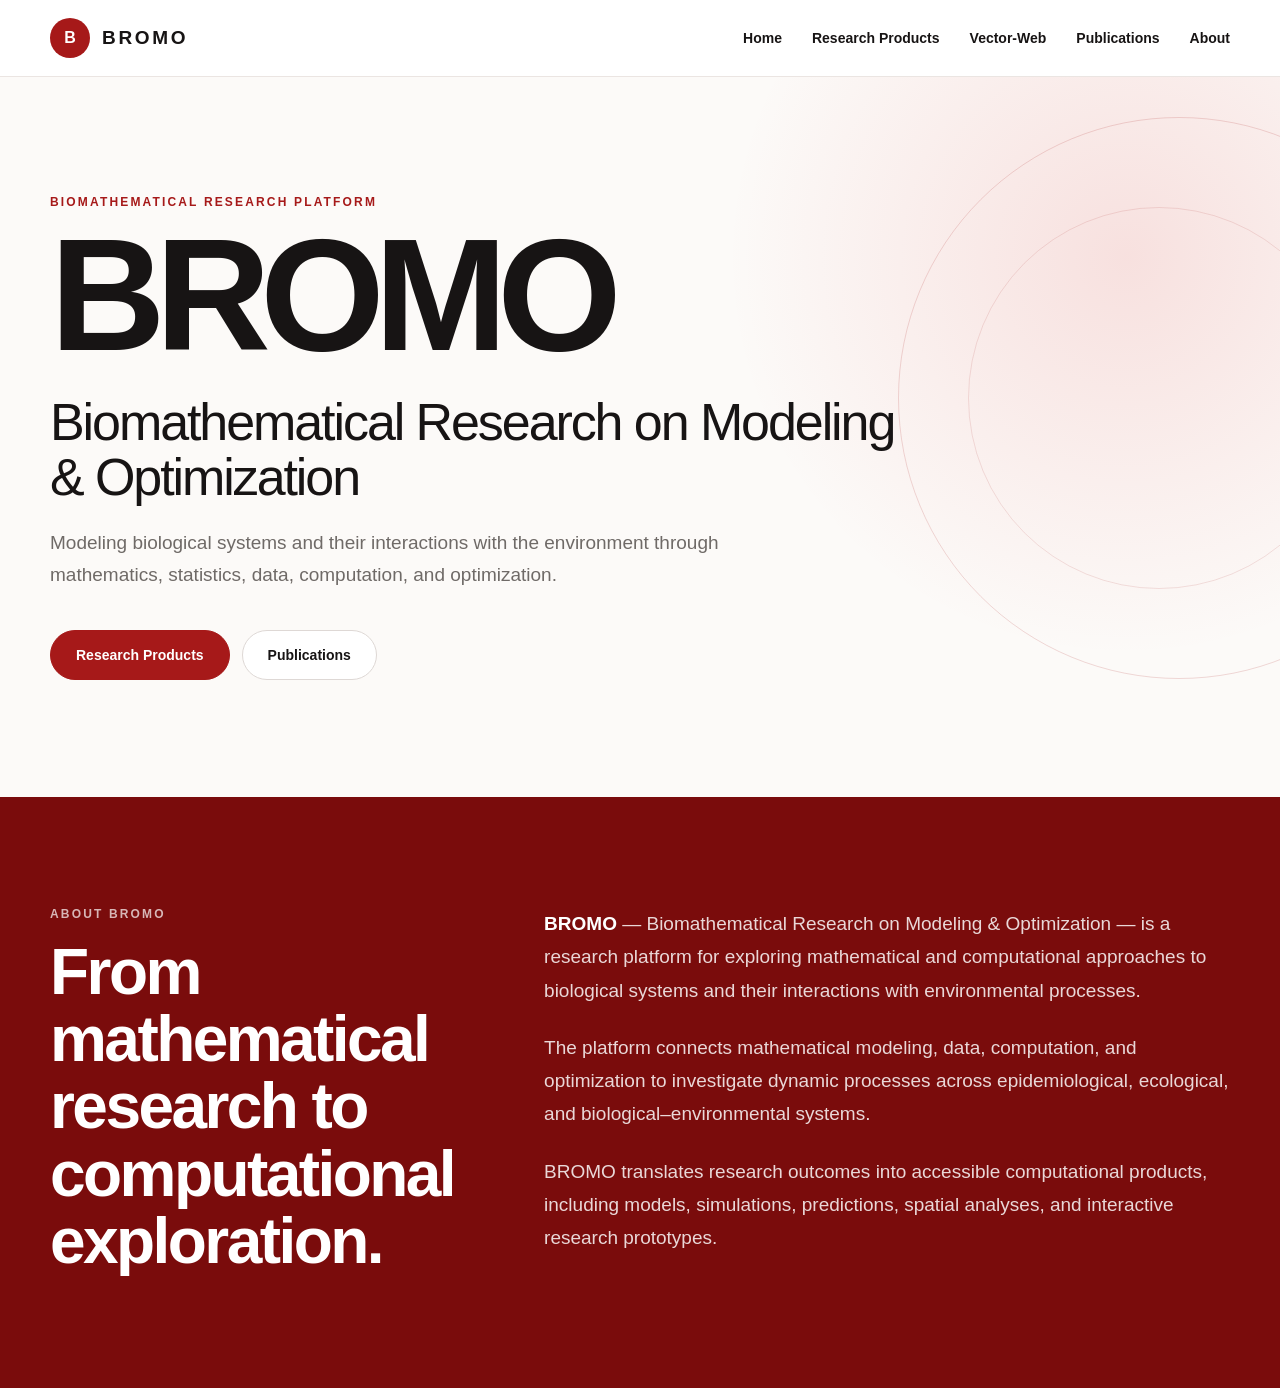
==== index.html @ eff332dd "Add About BROMO section" ====
<!DOCTYPE html>
<html lang="en">
<head>
  <meta charset="UTF-8">
  <meta name="viewport" content="width=device-width, initial-scale=1.0">

  <title>BROMO | Biomathematical Research on Modeling & Optimization</title> 

  <meta
    name="description"
    content="BROMO — Biomathematical Research on Modeling & Optimization"
  >
  <link rel="stylesheet" href="assets/css/style.css">
</head>

<body>

  <header class="site-header">

  <div class="container navbar">

    <a href="index.html" class="brand">

      <span class="brand-mark">
        B
      </span>

      <span class="brand-name">
        BROMO
      </span>

    </a>


    <nav class="nav-links">

      <a href="index.html">
        Home
      </a>

      <a href="#products">
        Research Products
      </a>

      <a href="#vector-web">
        Vector-Web
      </a>

      <a href="#publications">
        Publications
      </a>

      <a href="#about">
        About
      </a>

    </nav>

  </div>

</header>

  <!-- BROMO HERO -->

<section class="hero">

  <div class="container">

    <div class="hero-content">

      <div class="hero-eyebrow">
        Biomathematical Research Platform
      </div>

      <h1 class="hero-title">
        BROMO
      </h1>

      <h2 class="hero-subtitle">
        Biomathematical Research on
        Modeling &amp; Optimization
      </h2>

      <p class="hero-description">
        Modeling biological systems and their interactions
        with the environment through mathematics, statistics, data,
        computation, and optimization.
      </p>

      <div class="hero-actions">

        <a
          href="#products"
          class="btn btn-primary"
        >
          Research Products
        </a>

        <a
          href="#publications"
          class="btn btn-secondary"
        >
          Publications
        </a>

      </div>

    </div>

  </div>

</section>

  <!-- ABOUT BROMO -->

<section class="about-section" id="about">

  <div class="container">

    <div class="about-grid">

      <div>

        <div class="section-label">
          About BROMO
        </div>

        <h2 class="about-title">
          From mathematical research to computational exploration.
        </h2>

      </div>


      <div>

        <p class="about-text">
          <strong>BROMO</strong> — Biomathematical Research on
          Modeling &amp; Optimization — is a research platform
          for exploring mathematical and computational approaches
          to biological systems and their interactions with
          environmental processes.
        </p>

        <p class="about-text">
          The platform connects mathematical modeling, data,
          computation, and optimization to investigate dynamic
          processes across epidemiological, ecological, and
          biological–environmental systems.
        </p>

        <p class="about-text">
          BROMO translates research outcomes into accessible
          computational products, including models, simulations,
          predictions, spatial analyses, and interactive research
          prototypes.
        </p>

      </div>

    </div>

  </div>

</section>

</body>
</html>
---- assets/css/style.css ----
/* BROMO - Main Stylesheet */

:root {
  --bromo-red: #a61919;
  --bromo-dark-red: #7a0c0c;
  --bromo-white: #ffffff;
  --bromo-ivory: #fcfaf8;
  --bromo-black: #171414;
  --bromo-gray: #6f6a67;
}

* {
  box-sizing: border-box;
}

body {
  margin: 0;
  font-family: Arial, Helvetica, sans-serif;
  background-color: var(--bromo-ivory);
  color: var(--bromo-black);
}

/* =========================
   BROMO NAVIGATION
   ========================= */

.container {
  width: min(1180px, calc(100% - 48px));
  margin: 0 auto;
}

.site-header {
  background-color: var(--bromo-white);
  border-bottom: 1px solid #ebe5e2;

  position: sticky;
  top: 0;
  z-index: 1000;
}

.navbar {
  min-height: 76px;

  display: flex;
  align-items: center;
  justify-content: space-between;

  gap: 30px;
}

/* BROMO Brand */

.brand {
  display: flex;
  align-items: center;
  gap: 12px;

  color: var(--bromo-black);
  text-decoration: none;
}

.brand-mark {
  width: 40px;
  height: 40px;

  display: flex;
  align-items: center;
  justify-content: center;

  background-color: var(--bromo-red);
  color: white;

  border-radius: 50%;

  font-weight: 700;
}

.brand-name {
  font-size: 19px;
  font-weight: 800;
  letter-spacing: 0.14em;
}

/* Navigation */

.nav-links {
  display: flex;
  align-items: center;

  gap: 30px;
}

.nav-links a {
  color: var(--bromo-black);

  text-decoration: none;

  font-size: 14px;
  font-weight: 600;

  transition: color 0.2s ease;
}

.nav-links a:hover {
  color: var(--bromo-red);
}

/* Mobile */

@media (max-width: 800px) {

  .container {
    width: min(100% - 30px, 1180px);
  }

  .nav-links {
    display: none;
  }

}

/* =========================
   BROMO HERO
   ========================= */

.hero {
  position: relative;
  min-height: 720px;

  display: flex;
  align-items: center;

  overflow: hidden;

  background:
    radial-gradient(
      circle at 88% 25%,
      rgba(214, 40, 40, 0.12),
      transparent 32%
    ),
    var(--bromo-ivory);
}

/* Decorative circles */

.hero::before {
  content: "";

  position: absolute;

  width: 560px;
  height: 560px;

  right: -180px;
  top: 40px;

  border: 1px solid rgba(166, 25, 25, 0.16);
  border-radius: 50%;
}

.hero::after {
  content: "";

  position: absolute;

  width: 380px;
  height: 380px;

  right: -70px;
  top: 130px;

  border: 1px solid rgba(166, 25, 25, 0.12);
  border-radius: 50%;
}

.hero-content {
  position: relative;
  z-index: 2;

  max-width: 900px;

  padding: 100px 0;
}

.hero-eyebrow {
  margin-bottom: 20px;

  color: var(--bromo-red);

  font-size: 12px;
  font-weight: 800;

  letter-spacing: 0.18em;
  text-transform: uppercase;
}

.hero-title {
  margin: 0;

  font-size: clamp(80px, 14vw, 160px);
  line-height: 0.82;

  font-weight: 800;

  letter-spacing: -0.065em;
}

.hero-subtitle {
  max-width: 850px;

  margin: 35px 0 22px;

  font-size: clamp(30px, 4.5vw, 52px);
  line-height: 1.06;

  font-weight: 500;

  letter-spacing: -0.04em;
}

.hero-description {
  max-width: 700px;

  margin: 0;

  color: var(--bromo-gray);

  font-size: 19px;
  line-height: 1.7;
}


/* Hero buttons */

.hero-actions {
  display: flex;
  flex-wrap: wrap;

  gap: 12px;

  margin-top: 38px;
}

.btn {
  min-height: 50px;

  display: inline-flex;
  align-items: center;
  justify-content: center;

  padding: 0 25px;

  border-radius: 100px;

  text-decoration: none;

  font-size: 14px;
  font-weight: 700;

  transition:
    transform 0.2s ease,
    background-color 0.2s ease,
    border-color 0.2s ease;
}

.btn-primary {
  background-color: var(--bromo-red);
  color: white;

  border: 1px solid var(--bromo-red);
}

.btn-primary:hover {
  background-color: var(--bromo-dark-red);
  border-color: var(--bromo-dark-red);

  transform: translateY(-2px);
}

.btn-secondary {
  background-color: white;

  color: var(--bromo-black);

  border: 1px solid #ded8d5;
}

.btn-secondary:hover {
  color: var(--bromo-red);

  border-color: var(--bromo-red);

  transform: translateY(-2px);
}


/* Hero mobile */

@media (max-width: 620px) {

  .hero {
    min-height: auto;
  }

  .hero-content {
    padding: 85px 0;
  }

  .hero-title {
    font-size: clamp(70px, 25vw, 105px);
  }

  .hero-subtitle {
    font-size: 32px;
  }

  .hero-description {
    font-size: 17px;
  }

}

/* =========================
   ABOUT BROMO
   ========================= */

.about-section {
  background-color: var(--bromo-dark-red);
  color: white;
  padding: 110px 0;
}

.about-grid {
  display: grid;
  grid-template-columns: 0.8fr 1.4fr;
  gap: 90px;
  align-items: start;
}

.section-label {
  font-size: 12px;
  font-weight: 800;
  letter-spacing: 0.18em;
  text-transform: uppercase;
  opacity: 0.7;
}

.about-title {
  margin: 18px 0 0;

  font-size: clamp(38px, 5vw, 64px);
  line-height: 1.05;
  letter-spacing: -0.04em;
}

.about-text {
  margin: 0 0 24px;

  font-size: 19px;
  line-height: 1.75;

  color: rgba(255, 255, 255, 0.84);
}

.about-text strong {
  color: white;
}

@media (max-width: 800px) {

  .about-section {
    padding: 80px 0;
  }

  .about-grid {
    grid-template-columns: 1fr;
    gap: 45px;
  }

}
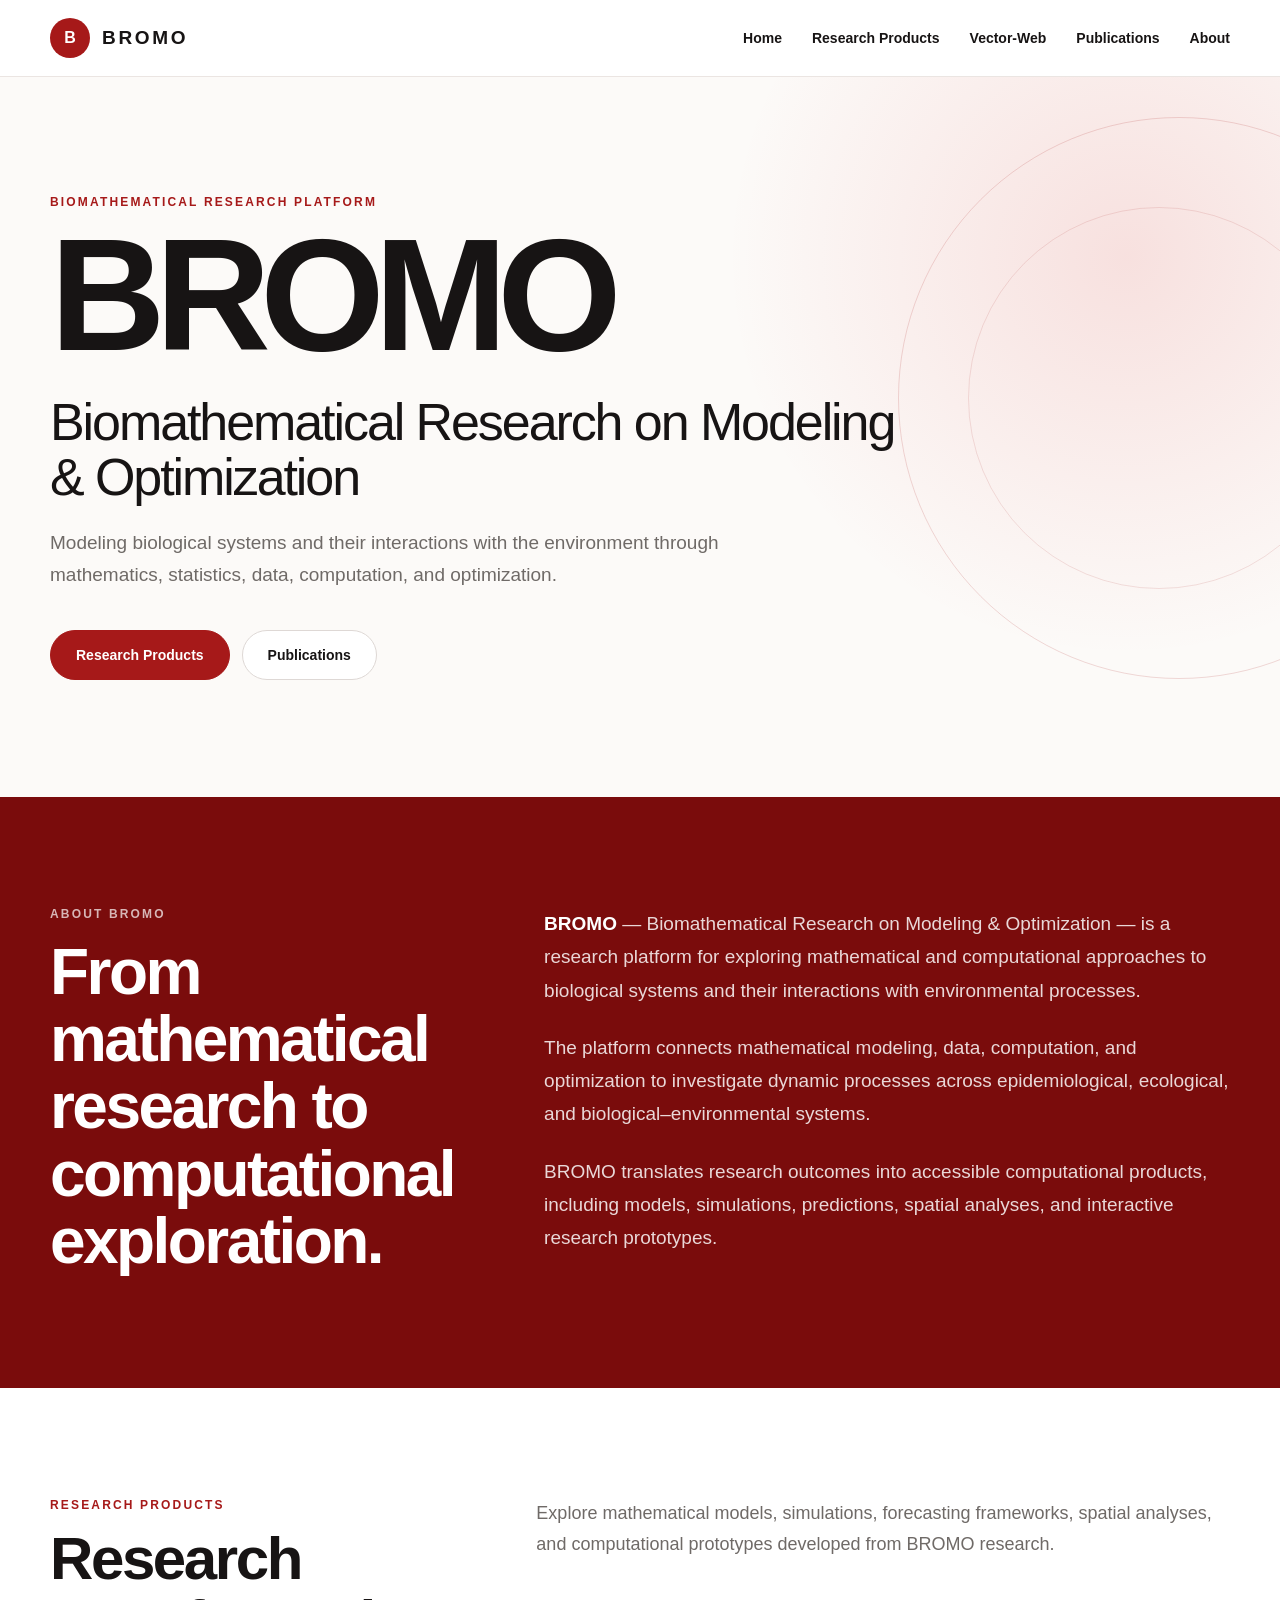
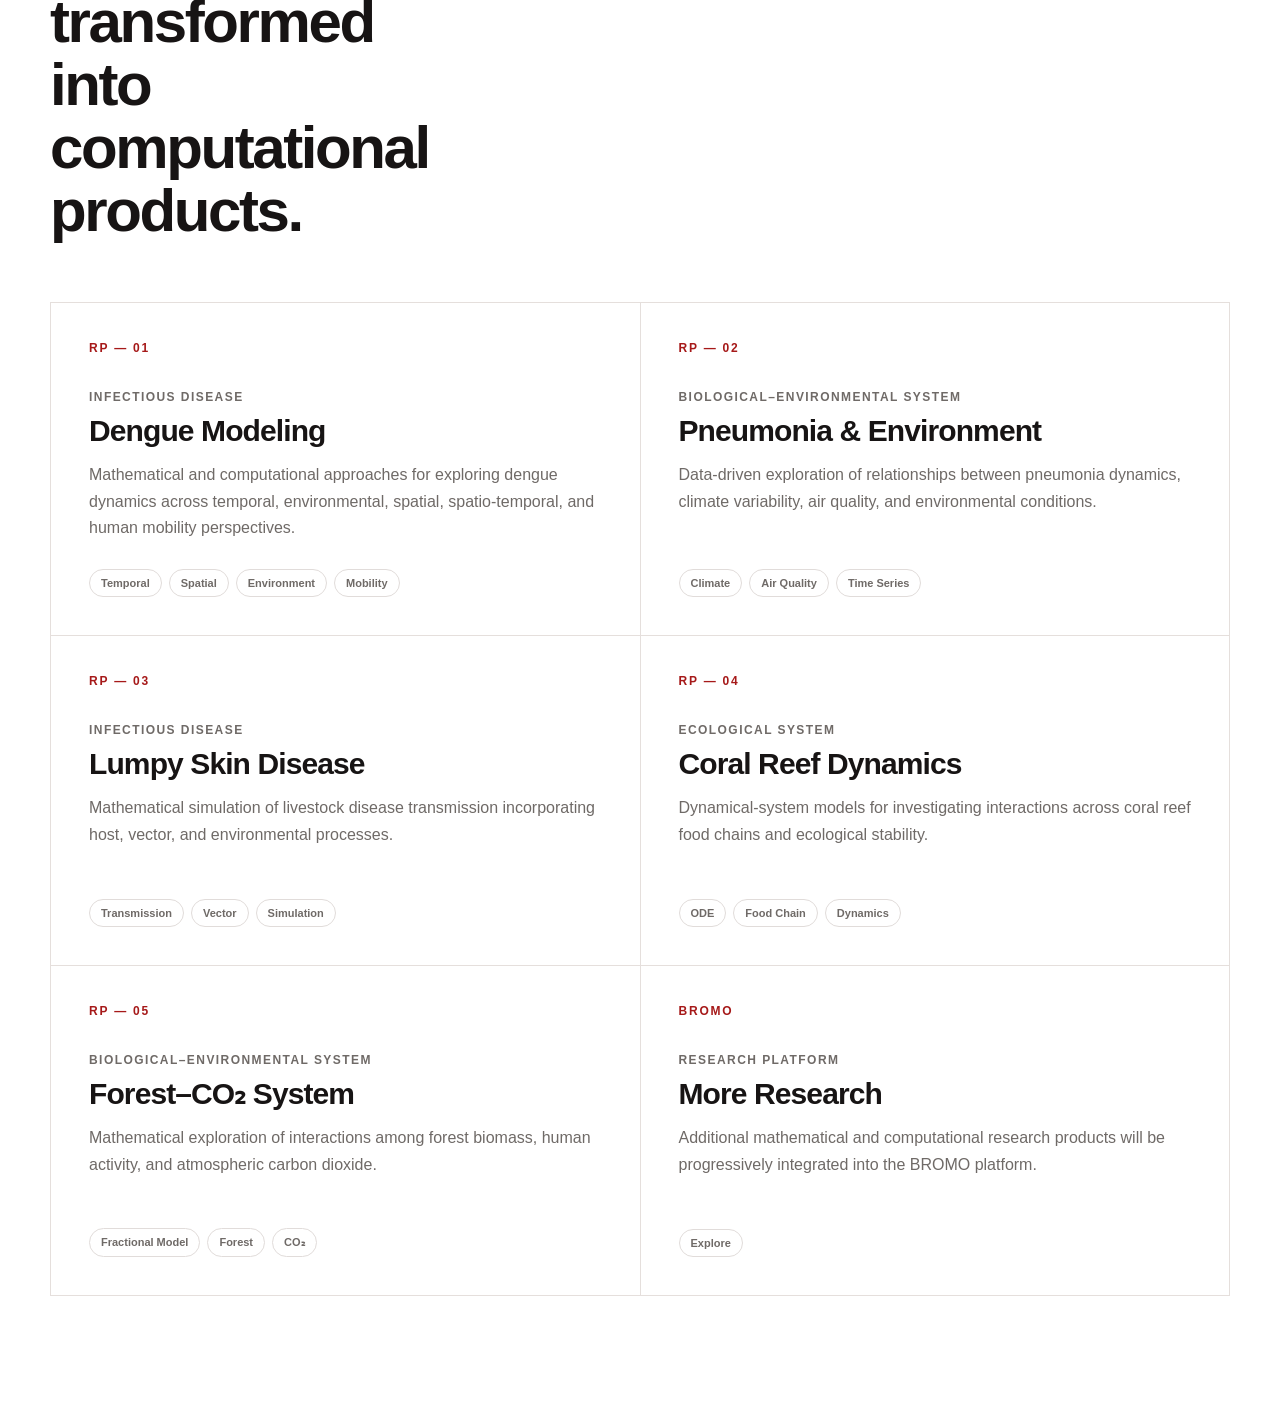
==== commit 0789d925: "Add research products section" ====
--- a/index.html
+++ b/index.html
@@ -164,5 +164,227 @@
 
 </section>
 
+  <!-- RESEARCH PRODUCTS -->
+
+<section class="products-section" id="products">
+
+  <div class="container">
+
+    <div class="products-heading">
+
+      <div>
+
+        <div class="section-label" style="color: var(--bromo-red); opacity: 1;">
+          Research Products
+        </div>
+
+        <h2 class="products-title">
+          Research transformed into computational products.
+        </h2>
+
+      </div>
+
+
+      <p class="products-intro">
+        Explore mathematical models, simulations, forecasting
+        frameworks, spatial analyses, and computational prototypes
+        developed from BROMO research.
+      </p>
+
+    </div>
+
+
+    <div class="products-grid">
+
+
+      <!-- PRODUCT 01 -->
+
+      <a href="#" class="product-card">
+
+        <div class="product-number">
+          RP — 01
+        </div>
+
+        <div class="product-category">
+          Infectious Disease
+        </div>
+
+        <h3 class="product-title">
+          Dengue Modeling
+        </h3>
+
+        <p class="product-description">
+          Mathematical and computational approaches for exploring
+          dengue dynamics across temporal, environmental, spatial,
+          spatio-temporal, and human mobility perspectives.
+        </p>
+
+        <div class="product-tags">
+          <span class="product-tag">Temporal</span>
+          <span class="product-tag">Spatial</span>
+          <span class="product-tag">Environment</span>
+          <span class="product-tag">Mobility</span>
+        </div>
+
+      </a>
+
+
+      <!-- PRODUCT 02 -->
+
+      <a href="#" class="product-card">
+
+        <div class="product-number">
+          RP — 02
+        </div>
+
+        <div class="product-category">
+          Biological–Environmental System
+        </div>
+
+        <h3 class="product-title">
+          Pneumonia &amp; Environment
+        </h3>
+
+        <p class="product-description">
+          Data-driven exploration of relationships between
+          pneumonia dynamics, climate variability, air quality,
+          and environmental conditions.
+        </p>
+
+        <div class="product-tags">
+          <span class="product-tag">Climate</span>
+          <span class="product-tag">Air Quality</span>
+          <span class="product-tag">Time Series</span>
+        </div>
+
+      </a>
+
+
+      <!-- PRODUCT 03 -->
+
+      <a href="#" class="product-card">
+
+        <div class="product-number">
+          RP — 03
+        </div>
+
+        <div class="product-category">
+          Infectious Disease
+        </div>
+
+        <h3 class="product-title">
+          Lumpy Skin Disease
+        </h3>
+
+        <p class="product-description">
+          Mathematical simulation of livestock disease
+          transmission incorporating host, vector, and
+          environmental processes.
+        </p>
+
+        <div class="product-tags">
+          <span class="product-tag">Transmission</span>
+          <span class="product-tag">Vector</span>
+          <span class="product-tag">Simulation</span>
+        </div>
+
+      </a>
+
+
+      <!-- PRODUCT 04 -->
+
+      <a href="#" class="product-card">
+
+        <div class="product-number">
+          RP — 04
+        </div>
+
+        <div class="product-category">
+          Ecological System
+        </div>
+
+        <h3 class="product-title">
+          Coral Reef Dynamics
+        </h3>
+
+        <p class="product-description">
+          Dynamical-system models for investigating interactions
+          across coral reef food chains and ecological stability.
+        </p>
+
+        <div class="product-tags">
+          <span class="product-tag">ODE</span>
+          <span class="product-tag">Food Chain</span>
+          <span class="product-tag">Dynamics</span>
+        </div>
+
+      </a>
+
+
+      <!-- PRODUCT 05 -->
+
+      <a href="#" class="product-card">
+
+        <div class="product-number">
+          RP — 05
+        </div>
+
+        <div class="product-category">
+          Biological–Environmental System
+        </div>
+
+        <h3 class="product-title">
+          Forest–CO₂ System
+        </h3>
+
+        <p class="product-description">
+          Mathematical exploration of interactions among forest
+          biomass, human activity, and atmospheric carbon dioxide.
+        </p>
+
+        <div class="product-tags">
+          <span class="product-tag">Fractional Model</span>
+          <span class="product-tag">Forest</span>
+          <span class="product-tag">CO₂</span>
+        </div>
+
+      </a>
+
+
+      <!-- MORE -->
+
+      <a href="#" class="product-card">
+
+        <div class="product-number">
+          BROMO
+        </div>
+
+        <div class="product-category">
+          Research Platform
+        </div>
+
+        <h3 class="product-title">
+          More Research
+        </h3>
+
+        <p class="product-description">
+          Additional mathematical and computational research
+          products will be progressively integrated into the
+          BROMO platform.
+        </p>
+
+        <div class="product-tags">
+          <span class="product-tag">Explore</span>
+        </div>
+
+      </a>
+
+
+    </div>
+
+  </div>
+
+</section>
+
 </body>
 </html>
--- a/assets/css/style.css
+++ b/assets/css/style.css
@@ -378,3 +378,151 @@
   }
 
 }
+
+/* =========================
+   RESEARCH PRODUCTS
+   ========================= */
+
+.products-section {
+  padding: 110px 0;
+  background-color: var(--bromo-white);
+}
+
+.products-heading {
+  display: grid;
+  grid-template-columns: 0.8fr 1.4fr;
+  gap: 90px;
+  margin-bottom: 60px;
+}
+
+.products-title {
+  margin: 15px 0 0;
+
+  font-size: clamp(38px, 5vw, 60px);
+  line-height: 1.05;
+  letter-spacing: -0.04em;
+}
+
+.products-intro {
+  margin: 0;
+  max-width: 700px;
+
+  color: var(--bromo-gray);
+
+  font-size: 18px;
+  line-height: 1.7;
+}
+
+.products-grid {
+  display: grid;
+  grid-template-columns: repeat(2, 1fr);
+
+  border-top: 1px solid #e5dfdc;
+  border-left: 1px solid #e5dfdc;
+}
+
+.product-card {
+  min-height: 330px;
+
+  display: flex;
+  flex-direction: column;
+
+  padding: 38px;
+
+  border-right: 1px solid #e5dfdc;
+  border-bottom: 1px solid #e5dfdc;
+
+  text-decoration: none;
+  color: var(--bromo-black);
+
+  background-color: white;
+
+  transition:
+    background-color 0.25s ease,
+    transform 0.25s ease;
+}
+
+.product-card:hover {
+  background-color: var(--bromo-ivory);
+}
+
+.product-number {
+  color: var(--bromo-red);
+
+  font-size: 12px;
+  font-weight: 800;
+
+  letter-spacing: 0.15em;
+}
+
+.product-category {
+  margin-top: 35px;
+
+  color: var(--bromo-gray);
+
+  font-size: 12px;
+  font-weight: 700;
+
+  letter-spacing: 0.12em;
+  text-transform: uppercase;
+}
+
+.product-title {
+  margin: 10px 0 15px;
+
+  font-size: 30px;
+  line-height: 1.1;
+
+  letter-spacing: -0.03em;
+}
+
+.product-description {
+  margin: 0;
+
+  color: var(--bromo-gray);
+
+  line-height: 1.65;
+}
+
+.product-tags {
+  display: flex;
+  flex-wrap: wrap;
+
+  gap: 7px;
+
+  margin-top: auto;
+  padding-top: 28px;
+}
+
+.product-tag {
+  padding: 7px 11px;
+
+  border: 1px solid #e1dcda;
+  border-radius: 100px;
+
+  color: var(--bromo-gray);
+
+  font-size: 11px;
+  font-weight: 700;
+}
+
+@media (max-width: 800px) {
+
+  .products-section {
+    padding: 80px 0;
+  }
+
+  .products-heading {
+    grid-template-columns: 1fr;
+    gap: 30px;
+  }
+
+  .products-grid {
+    grid-template-columns: 1fr;
+  }
+
+  .product-card {
+    min-height: 300px;
+  }
+
+}
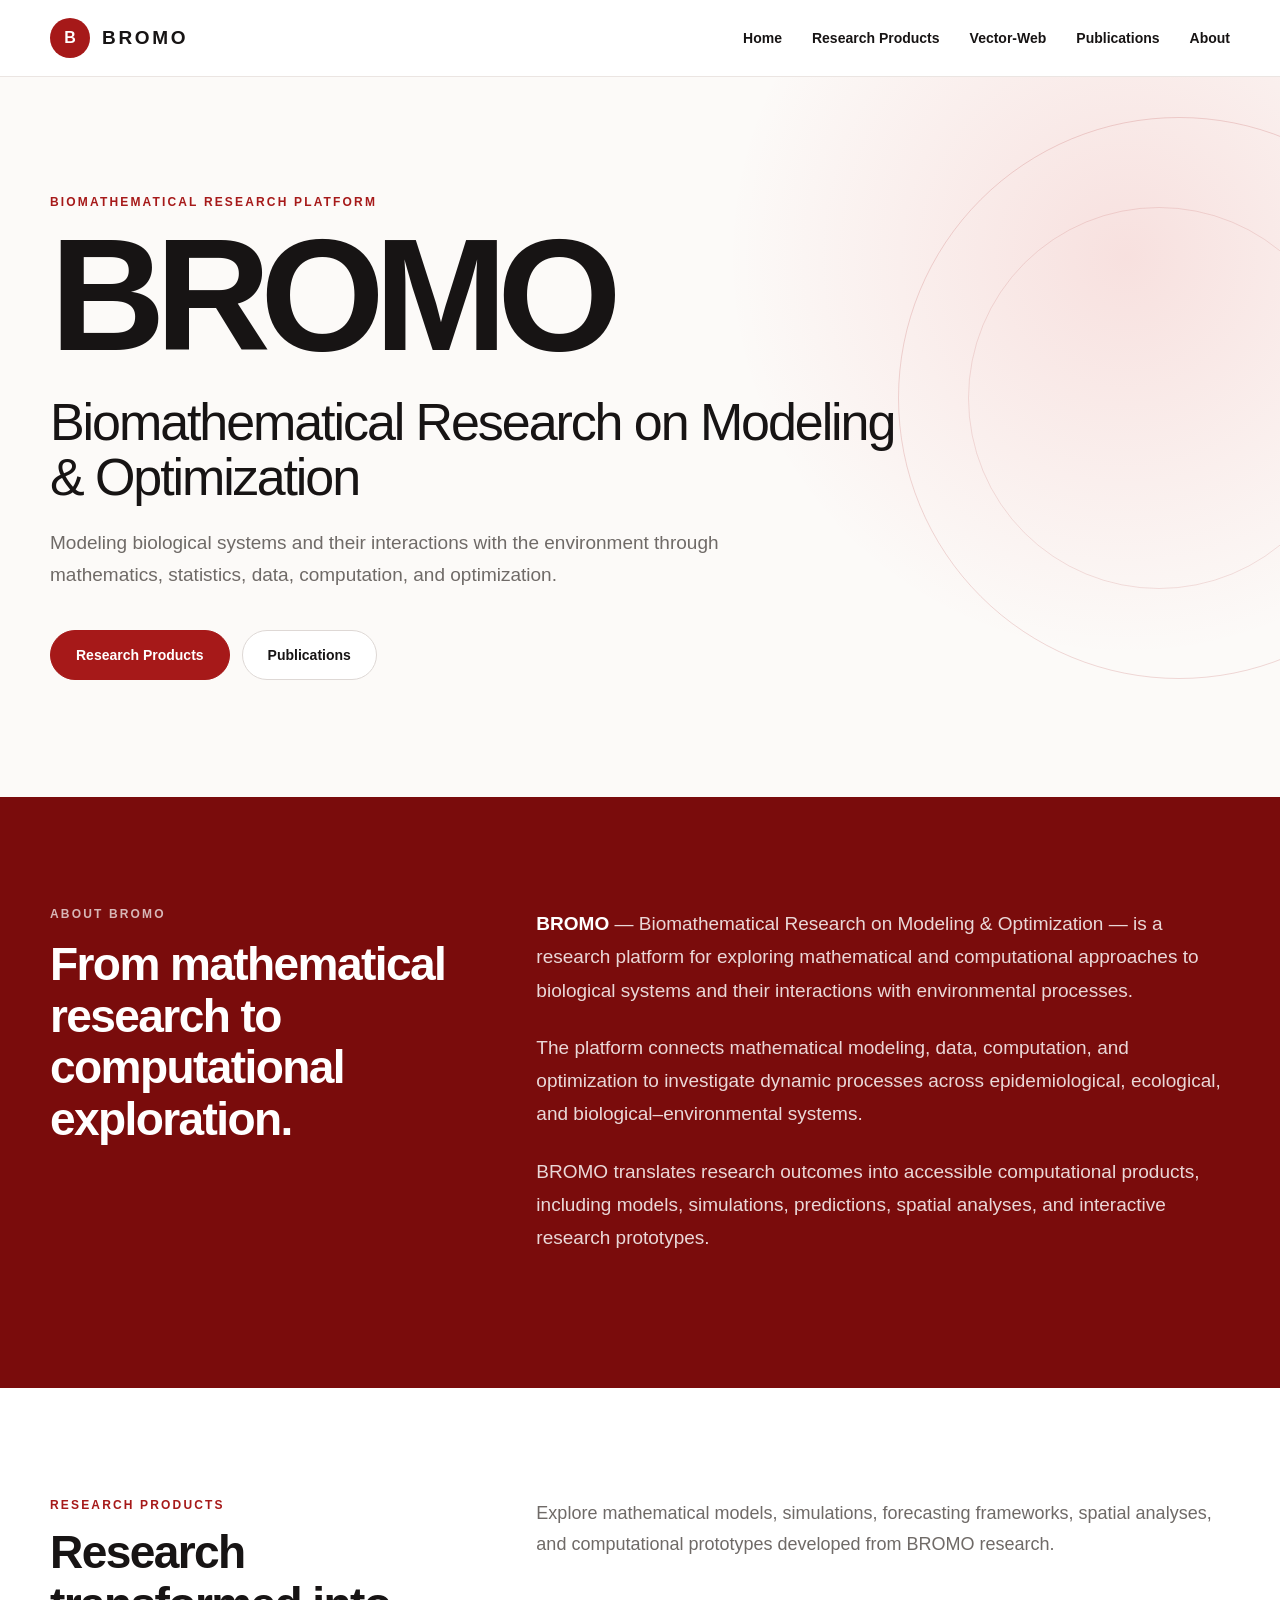
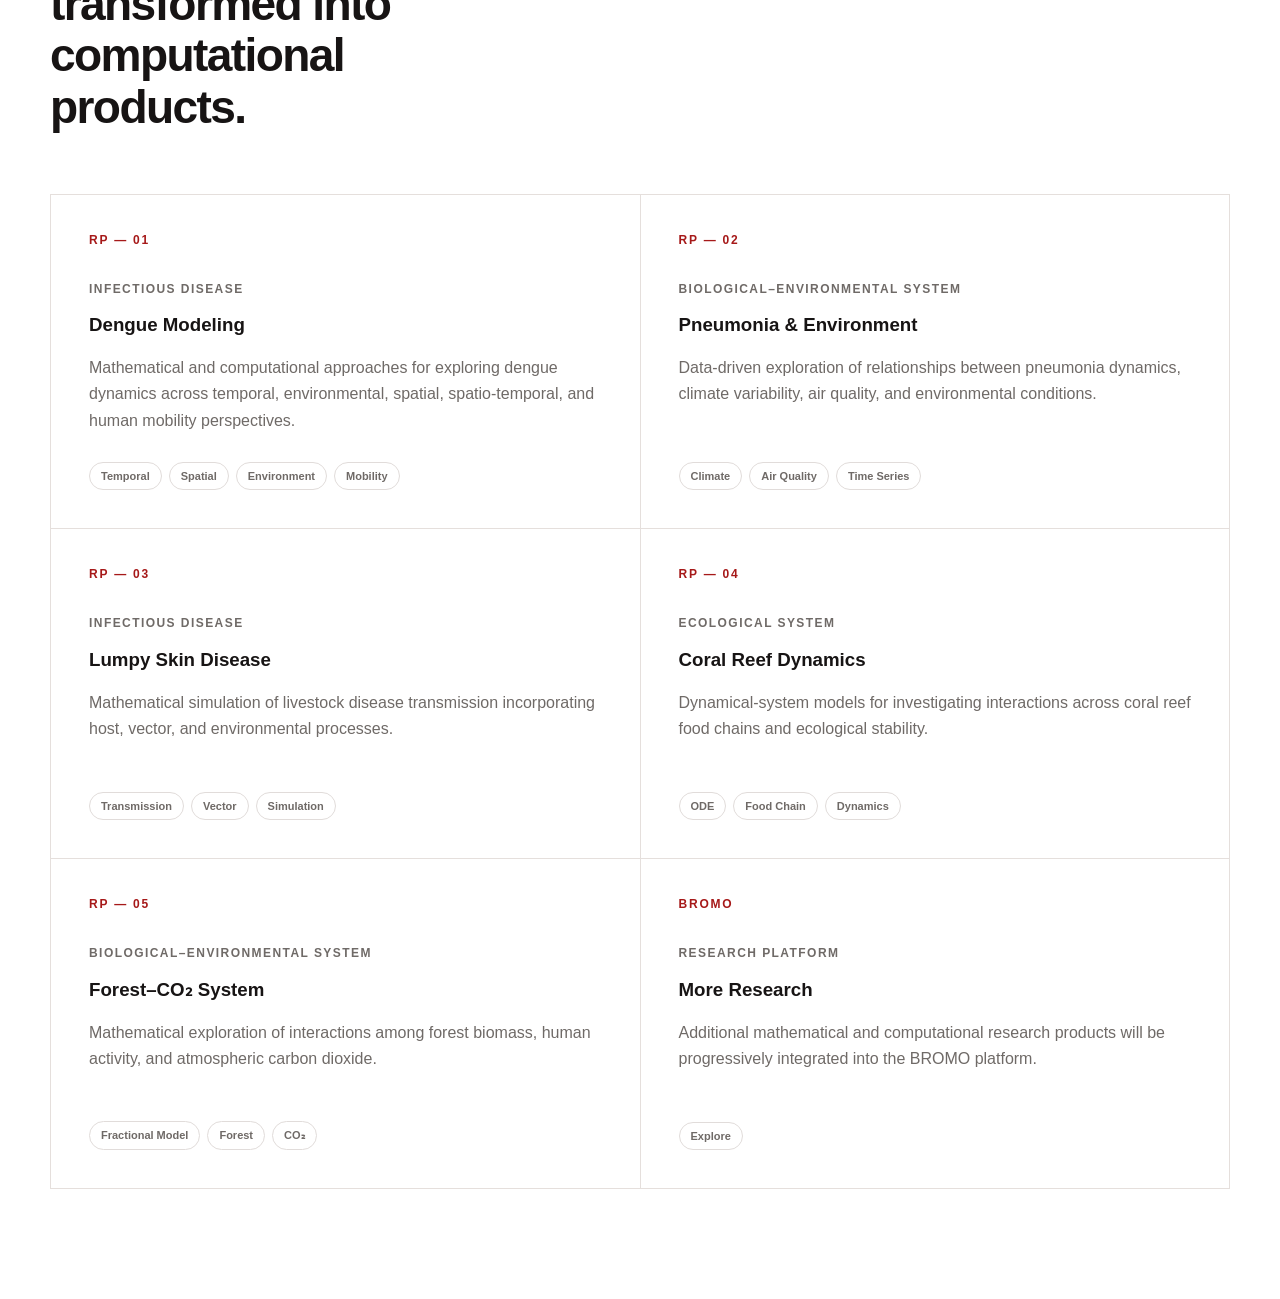
==== commit 309f8bc3: "Link research products page" ====
--- a/index.html
+++ b/index.html
@@ -38,7 +38,7 @@
         Home
       </a>
 
-      <a href="#products">
+      <a href="products.html">
         Research Products
       </a>
 
@@ -90,7 +90,7 @@
       <div class="hero-actions">
 
         <a
-          href="#products"
+          href="products.html"
           class="btn btn-primary"
         >
           Research Products
--- a/assets/css/style.css
+++ b/assets/css/style.css
@@ -348,9 +348,9 @@
 .about-title {
   margin: 18px 0 0;
 
-  font-size: clamp(38px, 5vw, 64px);
-  line-height: 1.05;
-  letter-spacing: -0.04em;
+  font-size: clamp(32px, 3.6vw, 48px);
+  line-height: 1.12;
+  letter-spacing: -0.035em;
 }
 
 .about-text {
@@ -467,13 +467,12 @@
   text-transform: uppercase;
 }
 
-.product-title {
-  margin: 10px 0 15px;
-
-  font-size: 30px;
-  line-height: 1.1;
-
-  letter-spacing: -0.03em;
+.products-title {
+  margin: 15px 0 0;
+
+  font-size: clamp(32px, 3.6vw, 48px);
+  line-height: 1.12;
+  letter-spacing: -0.035em;
 }
 
 .product-description {
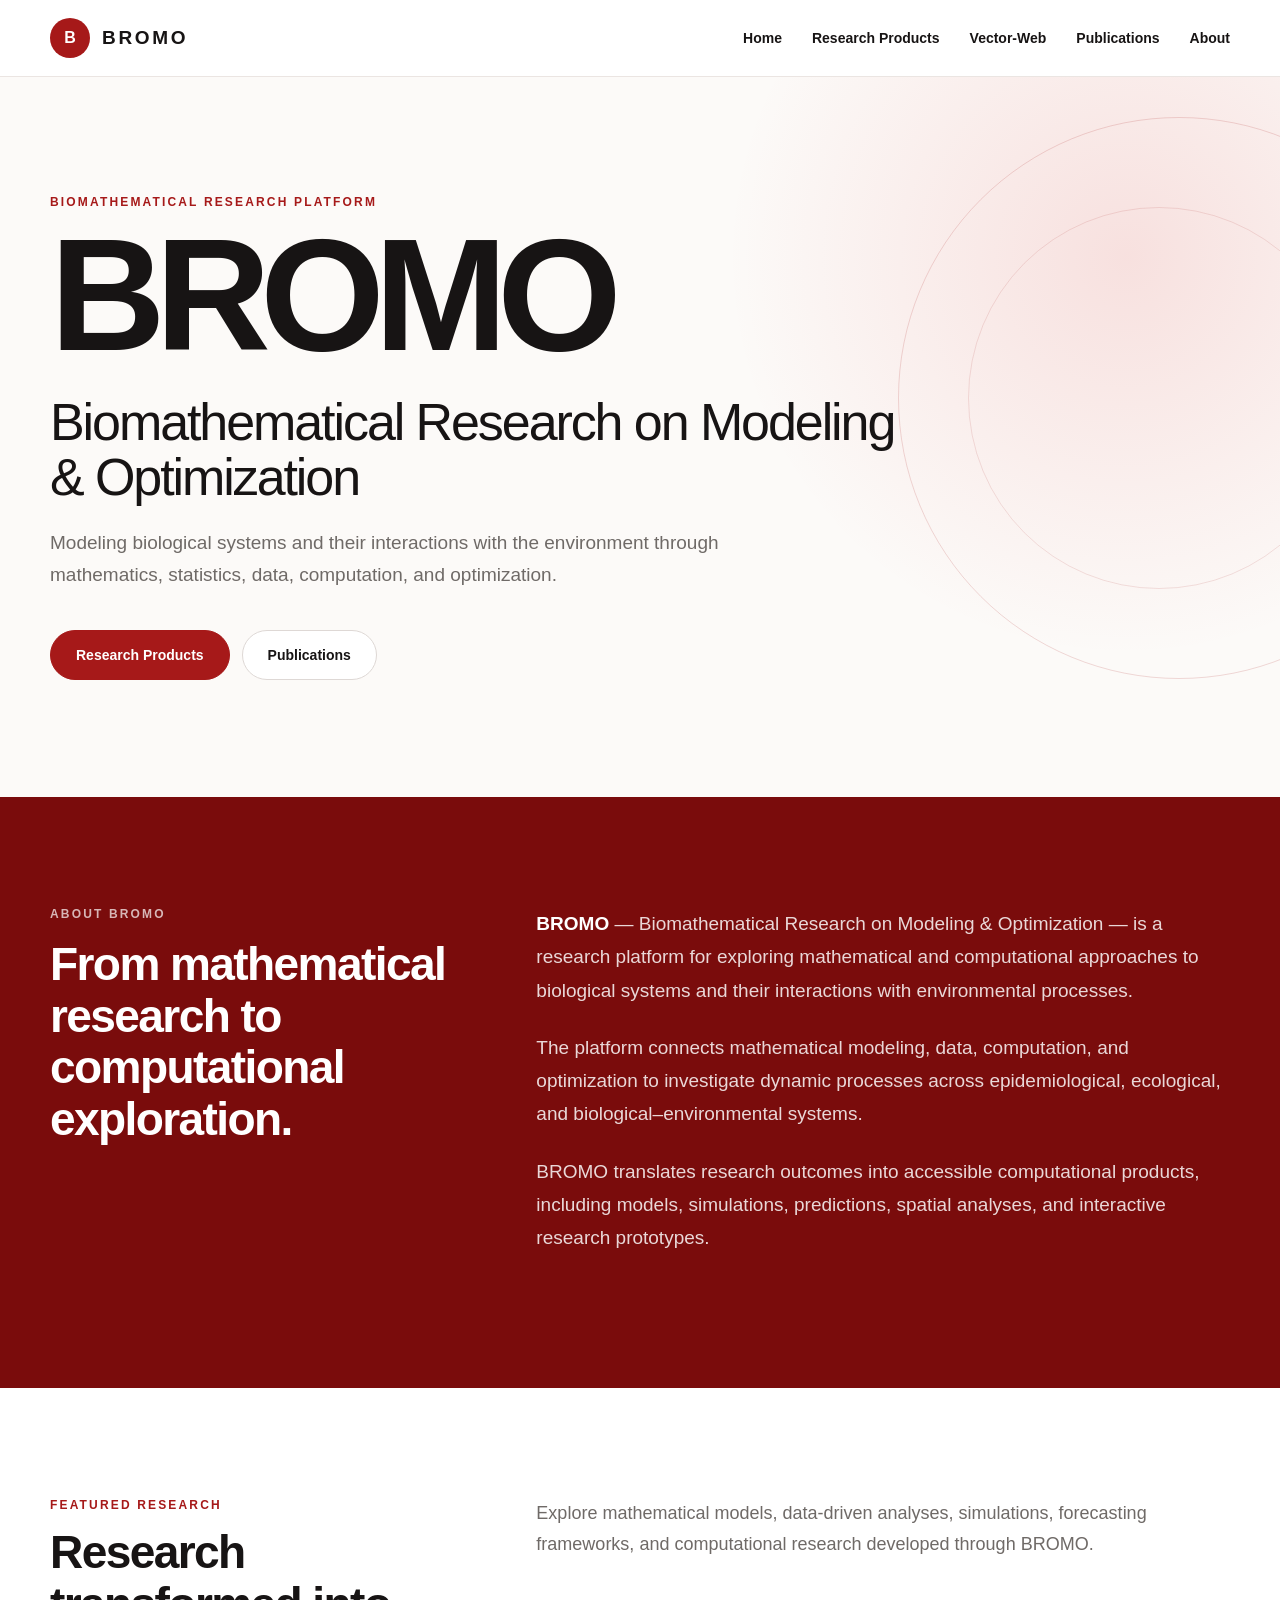
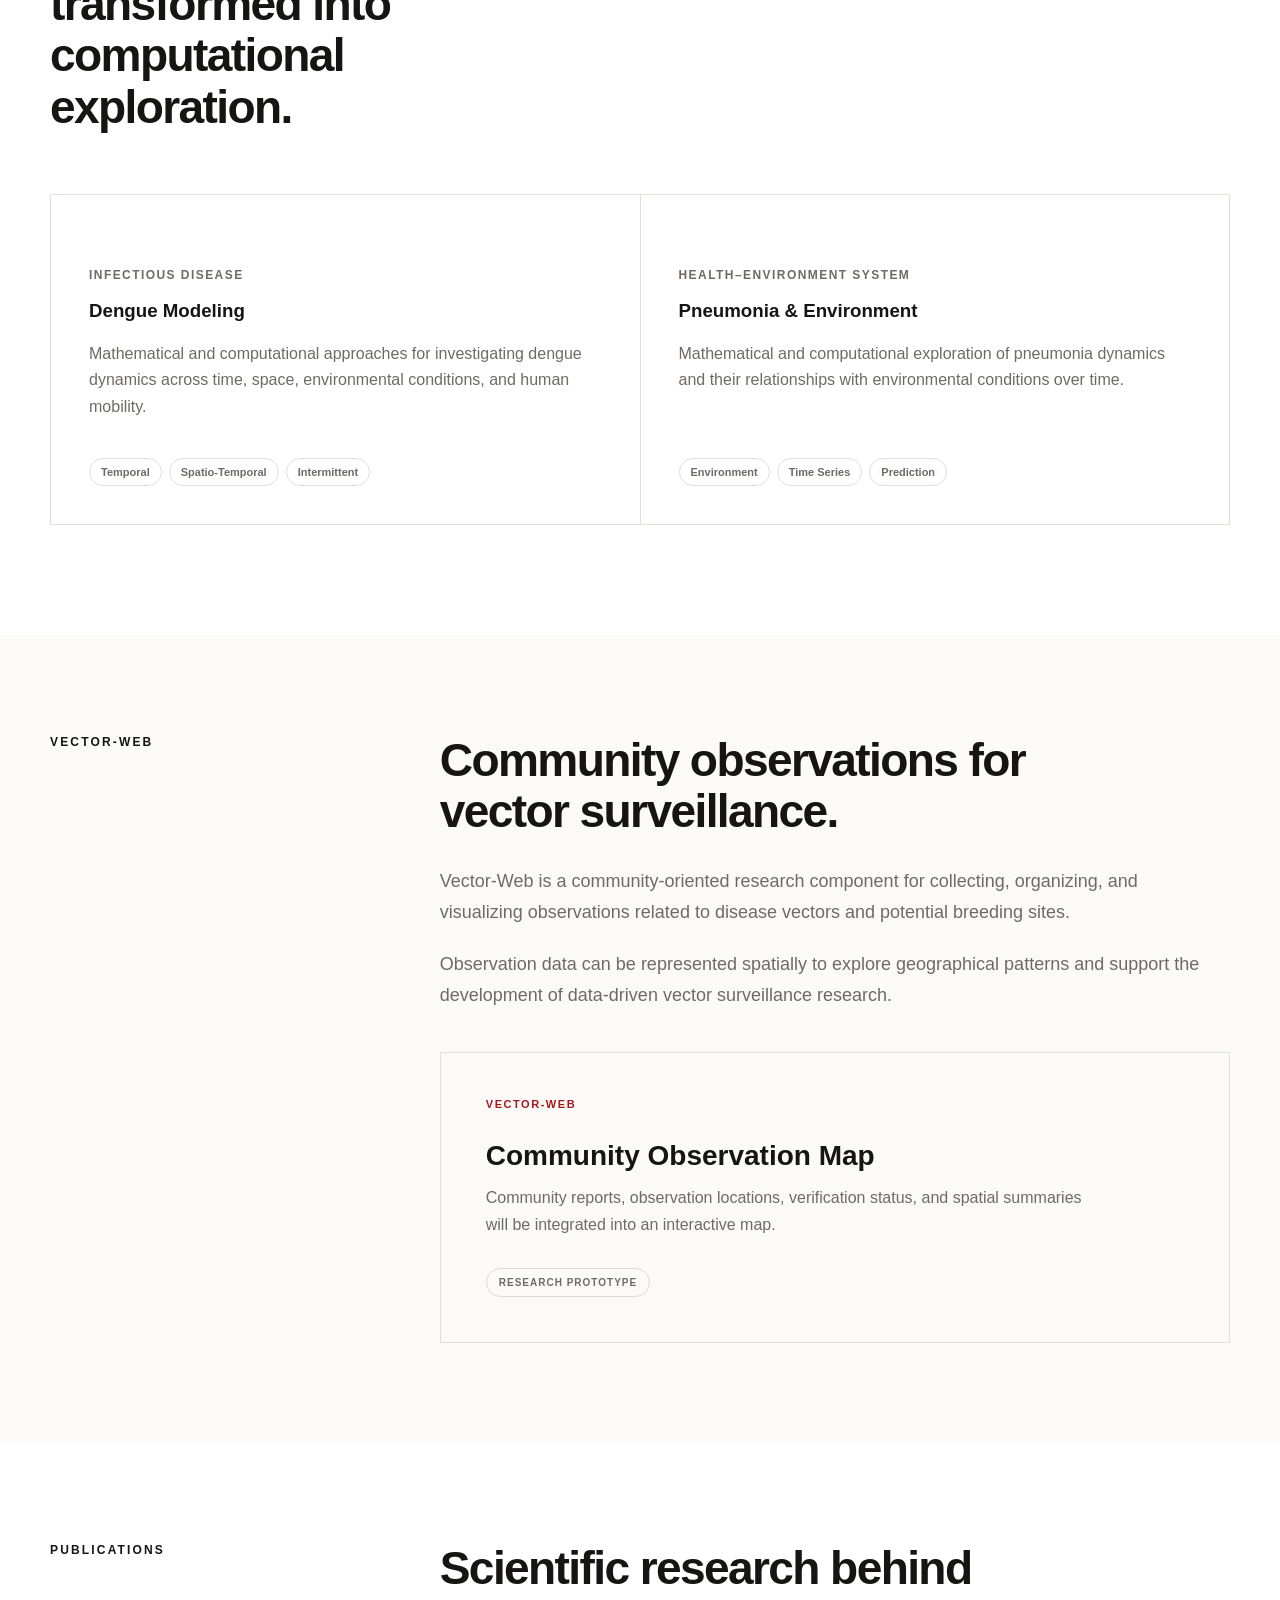
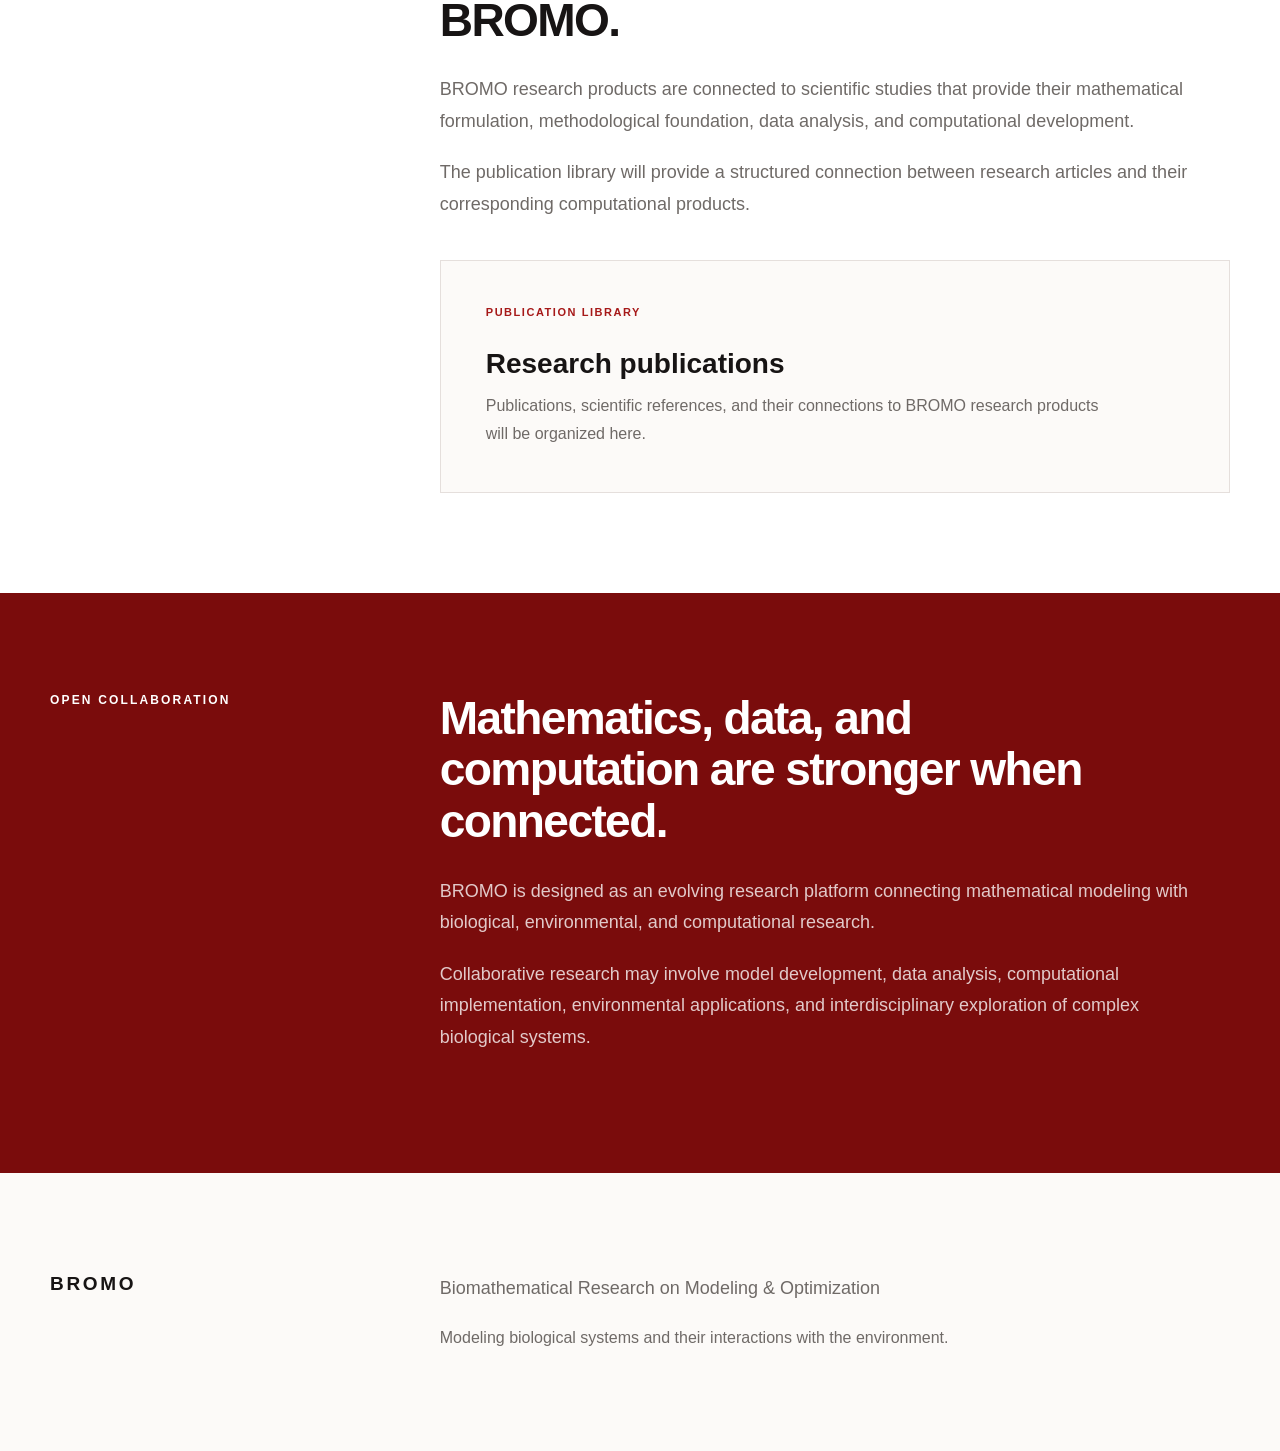
==== commit 636c0b67: "Update index.html" ====
--- a/index.html
+++ b/index.html
@@ -1,21 +1,38 @@
 <!DOCTYPE html>
 <html lang="en">
+
 <head>
+
   <meta charset="UTF-8">
-  <meta name="viewport" content="width=device-width, initial-scale=1.0">
-
-  <title>BROMO | Biomathematical Research on Modeling & Optimization</title> 
+
+  <meta
+    name="viewport"
+    content="width=device-width, initial-scale=1.0"
+  >
+
+  <title>BROMO | Biomathematical Research on Modeling & Optimization</title>
 
   <meta
     name="description"
-    content="BROMO — Biomathematical Research on Modeling & Optimization"
+    content="BROMO — Biomathematical Research on Modeling & Optimization, a research platform for mathematical and computational exploration of biological systems and their interactions with the environment."
   >
-  <link rel="stylesheet" href="assets/css/style.css">
+
+  <link
+    rel="stylesheet"
+    href="assets/css/style.css"
+  >
+
 </head>
 
+
 <body>
 
-  <header class="site-header">
+
+<!-- =========================
+     NAVIGATION
+     ========================= -->
+
+<header class="site-header">
 
   <div class="container navbar">
 
@@ -60,7 +77,11 @@
 
 </header>
 
-  <!-- BROMO HERO -->
+
+
+<!-- =========================
+     HERO
+     ========================= -->
 
 <section class="hero">
 
@@ -83,9 +104,10 @@
 
       <p class="hero-description">
         Modeling biological systems and their interactions
-        with the environment through mathematics, statistics, data,
-        computation, and optimization.
+        with the environment through mathematics, statistics,
+        data, computation, and optimization.
       </p>
+
 
       <div class="hero-actions">
 
@@ -111,7 +133,11 @@
 
 </section>
 
-  <!-- ABOUT BROMO -->
+
+
+<!-- =========================
+     ABOUT BROMO
+     ========================= -->
 
 <section class="about-section" id="about">
 
@@ -164,7 +190,11 @@
 
 </section>
 
-  <!-- RESEARCH PRODUCTS -->
+
+
+<!-- =========================
+     FEATURED RESEARCH
+     ========================= -->
 
 <section class="products-section" id="products">
 
@@ -174,21 +204,24 @@
 
       <div>
 
-        <div class="section-label" style="color: var(--bromo-red); opacity: 1;">
-          Research Products
+        <div
+          class="section-label"
+          style="color: var(--bromo-red); opacity: 1;"
+        >
+          Featured Research
         </div>
 
         <h2 class="products-title">
-          Research transformed into computational products.
+          Research transformed into computational exploration.
         </h2>
 
       </div>
 
 
       <p class="products-intro">
-        Explore mathematical models, simulations, forecasting
-        frameworks, spatial analyses, and computational prototypes
-        developed from BROMO research.
+        Explore mathematical models, data-driven analyses,
+        simulations, forecasting frameworks, and computational
+        research developed through BROMO.
       </p>
 
     </div>
@@ -197,13 +230,12 @@
     <div class="products-grid">
 
 
-      <!-- PRODUCT 01 -->
-
-      <a href="#" class="product-card">
-
-        <div class="product-number">
-          RP — 01
-        </div>
+      <!-- DENGUE MODELING -->
+
+      <a
+        href="products/dengue/"
+        class="product-card"
+      >
 
         <div class="product-category">
           Infectious Disease
@@ -214,31 +246,40 @@
         </h3>
 
         <p class="product-description">
-          Mathematical and computational approaches for exploring
-          dengue dynamics across temporal, environmental, spatial,
-          spatio-temporal, and human mobility perspectives.
+          Mathematical and computational approaches for
+          investigating dengue dynamics across time, space,
+          environmental conditions, and human mobility.
         </p>
 
         <div class="product-tags">
-          <span class="product-tag">Temporal</span>
-          <span class="product-tag">Spatial</span>
-          <span class="product-tag">Environment</span>
-          <span class="product-tag">Mobility</span>
-        </div>
-
-      </a>
-
-
-      <!-- PRODUCT 02 -->
-
-      <a href="#" class="product-card">
-
-        <div class="product-number">
-          RP — 02
-        </div>
+
+          <span class="product-tag">
+            Temporal
+          </span>
+
+          <span class="product-tag">
+            Spatio-Temporal
+          </span>
+
+          <span class="product-tag">
+            Intermittent
+          </span>
+
+        </div>
+
+      </a>
+
+
+
+      <!-- PNEUMONIA & ENVIRONMENT -->
+
+      <a
+        href="products/pneumonia/"
+        class="product-card"
+      >
 
         <div class="product-category">
-          Biological–Environmental System
+          Health–Environment System
         </div>
 
         <h3 class="product-title">
@@ -246,145 +287,270 @@
         </h3>
 
         <p class="product-description">
-          Data-driven exploration of relationships between
-          pneumonia dynamics, climate variability, air quality,
-          and environmental conditions.
+          Mathematical and computational exploration of
+          pneumonia dynamics and their relationships with
+          environmental conditions over time.
         </p>
 
         <div class="product-tags">
-          <span class="product-tag">Climate</span>
-          <span class="product-tag">Air Quality</span>
-          <span class="product-tag">Time Series</span>
-        </div>
-
-      </a>
-
-
-      <!-- PRODUCT 03 -->
-
-      <a href="#" class="product-card">
-
-        <div class="product-number">
-          RP — 03
-        </div>
-
-        <div class="product-category">
-          Infectious Disease
-        </div>
-
-        <h3 class="product-title">
-          Lumpy Skin Disease
-        </h3>
+
+          <span class="product-tag">
+            Environment
+          </span>
+
+          <span class="product-tag">
+            Time Series
+          </span>
+
+          <span class="product-tag">
+            Prediction
+          </span>
+
+        </div>
+
+      </a>
+
+
+    </div>
+
+  </div>
+
+</section>
+
+
+
+<!-- =========================
+     VECTOR-WEB
+     ========================= -->
+
+<section
+  class="model-section model-section-soft"
+  id="vector-web"
+>
+
+  <div class="container">
+
+    <div class="model-section-grid">
+
+      <div>
+
+        <div class="section-label model-label">
+          Vector-Web
+        </div>
+
+      </div>
+
+
+      <div>
+
+        <h2 class="model-section-title">
+          Community observations for
+          vector surveillance.
+        </h2>
+
+        <p class="model-text">
+          Vector-Web is a community-oriented research component
+          for collecting, organizing, and visualizing observations
+          related to disease vectors and potential breeding sites.
+        </p>
+
+        <p class="model-text">
+          Observation data can be represented spatially to explore
+          geographical patterns and support the development of
+          data-driven vector surveillance research.
+        </p>
+
+
+        <div class="model-placeholder">
+
+          <div class="model-placeholder-label">
+            VECTOR-WEB
+          </div>
+
+          <h3>
+            Community Observation Map
+          </h3>
+
+          <p>
+            Community reports, observation locations,
+            verification status, and spatial summaries
+            will be integrated into an interactive map.
+          </p>
+
+          <span class="model-development">
+            Research Prototype
+          </span>
+
+        </div>
+
+      </div>
+
+    </div>
+
+  </div>
+
+</section>
+
+
+
+<!-- =========================
+     PUBLICATIONS
+     ========================= -->
+
+<section
+  class="model-section"
+  id="publications"
+>
+
+  <div class="container">
+
+    <div class="model-section-grid">
+
+      <div>
+
+        <div class="section-label model-label">
+          Publications
+        </div>
+
+      </div>
+
+
+      <div>
+
+        <h2 class="model-section-title">
+          Scientific research behind BROMO.
+        </h2>
+
+        <p class="model-text">
+          BROMO research products are connected to scientific
+          studies that provide their mathematical formulation,
+          methodological foundation, data analysis, and
+          computational development.
+        </p>
+
+        <p class="model-text">
+          The publication library will provide a structured
+          connection between research articles and their
+          corresponding computational products.
+        </p>
+
+
+        <div class="model-placeholder">
+
+          <div class="model-placeholder-label">
+            PUBLICATION LIBRARY
+          </div>
+
+          <h3>
+            Research publications
+          </h3>
+
+          <p>
+            Publications, scientific references, and their
+            connections to BROMO research products will
+            be organized here.
+          </p>
+
+        </div>
+
+      </div>
+
+    </div>
+
+  </div>
+
+</section>
+
+
+
+<!-- =========================
+     COLLABORATION
+     ========================= -->
+
+<section class="model-section model-section-dark">
+
+  <div class="container">
+
+    <div class="model-section-grid">
+
+      <div>
+
+        <div class="section-label model-label">
+          Open Collaboration
+        </div>
+
+      </div>
+
+
+      <div>
+
+        <h2 class="model-section-title">
+          Mathematics, data, and computation
+          are stronger when connected.
+        </h2>
+
+        <p class="model-text">
+          BROMO is designed as an evolving research platform
+          connecting mathematical modeling with biological,
+          environmental, and computational research.
+        </p>
+
+        <p class="model-text">
+          Collaborative research may involve model development,
+          data analysis, computational implementation,
+          environmental applications, and interdisciplinary
+          exploration of complex biological systems.
+        </p>
+
+      </div>
+
+    </div>
+
+  </div>
+
+</section>
+
+
+
+<!-- =========================
+     FOOTER
+     ========================= -->
+
+<footer class="model-section model-section-soft">
+
+  <div class="container">
+
+    <div class="model-section-grid">
+
+      <div>
+
+        <div class="brand-name">
+          BROMO
+        </div>
+
+      </div>
+
+
+      <div>
+
+        <p class="model-text">
+          Biomathematical Research on Modeling &amp; Optimization
+        </p>
 
         <p class="product-description">
-          Mathematical simulation of livestock disease
-          transmission incorporating host, vector, and
-          environmental processes.
-        </p>
-
-        <div class="product-tags">
-          <span class="product-tag">Transmission</span>
-          <span class="product-tag">Vector</span>
-          <span class="product-tag">Simulation</span>
-        </div>
-
-      </a>
-
-
-      <!-- PRODUCT 04 -->
-
-      <a href="#" class="product-card">
-
-        <div class="product-number">
-          RP — 04
-        </div>
-
-        <div class="product-category">
-          Ecological System
-        </div>
-
-        <h3 class="product-title">
-          Coral Reef Dynamics
-        </h3>
-
-        <p class="product-description">
-          Dynamical-system models for investigating interactions
-          across coral reef food chains and ecological stability.
-        </p>
-
-        <div class="product-tags">
-          <span class="product-tag">ODE</span>
-          <span class="product-tag">Food Chain</span>
-          <span class="product-tag">Dynamics</span>
-        </div>
-
-      </a>
-
-
-      <!-- PRODUCT 05 -->
-
-      <a href="#" class="product-card">
-
-        <div class="product-number">
-          RP — 05
-        </div>
-
-        <div class="product-category">
-          Biological–Environmental System
-        </div>
-
-        <h3 class="product-title">
-          Forest–CO₂ System
-        </h3>
-
-        <p class="product-description">
-          Mathematical exploration of interactions among forest
-          biomass, human activity, and atmospheric carbon dioxide.
-        </p>
-
-        <div class="product-tags">
-          <span class="product-tag">Fractional Model</span>
-          <span class="product-tag">Forest</span>
-          <span class="product-tag">CO₂</span>
-        </div>
-
-      </a>
-
-
-      <!-- MORE -->
-
-      <a href="#" class="product-card">
-
-        <div class="product-number">
-          BROMO
-        </div>
-
-        <div class="product-category">
-          Research Platform
-        </div>
-
-        <h3 class="product-title">
-          More Research
-        </h3>
-
-        <p class="product-description">
-          Additional mathematical and computational research
-          products will be progressively integrated into the
-          BROMO platform.
-        </p>
-
-        <div class="product-tags">
-          <span class="product-tag">Explore</span>
-        </div>
-
-      </a>
-
-
-    </div>
-
-  </div>
-
-</section>
+          Modeling biological systems and their interactions
+          with the environment.
+        </p>
+
+      </div>
+
+    </div>
+
+  </div>
+
+</footer>
+
 
 </body>
+
 </html>
--- a/assets/css/style.css
+++ b/assets/css/style.css
@@ -525,3 +525,400 @@
   }
 
 }
+
+/* =========================
+   PRODUCT DETAIL
+   ========================= */
+
+.product-detail-hero {
+  padding: 90px 0 100px;
+  background-color: var(--bromo-ivory);
+}
+
+.product-breadcrumb {
+  margin-bottom: 65px;
+
+  color: var(--bromo-gray);
+
+  font-size: 12px;
+  font-weight: 700;
+  letter-spacing: 0.08em;
+}
+
+.product-detail-grid {
+  display: grid;
+  grid-template-columns: 0.9fr 1.1fr;
+
+  gap: 90px;
+  align-items: end;
+}
+
+.product-code {
+  margin-bottom: 15px;
+
+  color: var(--bromo-red);
+
+  font-size: 12px;
+  font-weight: 800;
+  letter-spacing: 0.15em;
+}
+
+.product-detail-title {
+  margin: 0;
+
+  font-size: clamp(52px, 7vw, 90px);
+  line-height: 0.95;
+
+  letter-spacing: -0.055em;
+}
+
+.product-detail-lead {
+  margin: 0 0 25px;
+
+  max-width: 650px;
+
+  color: var(--bromo-gray);
+
+  font-size: 20px;
+  line-height: 1.65;
+}
+
+
+/* RESEARCH APPROACHES */
+
+.approaches-section {
+  padding: 100px 0 120px;
+
+  background-color: white;
+}
+
+.approaches-heading {
+  max-width: 720px;
+
+  margin-bottom: 55px;
+}
+
+.approaches-title {
+  margin: 15px 0 0;
+
+  font-size: clamp(32px, 3.6vw, 48px);
+  line-height: 1.12;
+
+  letter-spacing: -0.035em;
+}
+
+.approaches-grid {
+  display: grid;
+
+  grid-template-columns: repeat(2, 1fr);
+
+  border-top: 1px solid #e5dfdc;
+  border-left: 1px solid #e5dfdc;
+}
+
+.approach-card {
+  min-height: 290px;
+
+  display: flex;
+  flex-direction: column;
+
+  padding: 35px;
+
+  border-right: 1px solid #e5dfdc;
+  border-bottom: 1px solid #e5dfdc;
+}
+
+.approach-number {
+  color: var(--bromo-red);
+
+  font-size: 12px;
+  font-weight: 800;
+}
+
+.approach-card h3 {
+  margin: 35px 0 12px;
+
+  font-size: 27px;
+
+  letter-spacing: -0.025em;
+}
+
+.approach-card p {
+  margin: 0;
+
+  color: var(--bromo-gray);
+
+  line-height: 1.65;
+}
+
+.approach-status {
+  margin-top: auto;
+  padding-top: 25px;
+
+  color: var(--bromo-red);
+
+  font-size: 11px;
+  font-weight: 800;
+
+  letter-spacing: 0.1em;
+  text-transform: uppercase;
+}
+
+
+@media (max-width: 800px) {
+
+  .product-detail-grid {
+    grid-template-columns: 1fr;
+    gap: 35px;
+  }
+
+  .product-breadcrumb {
+    margin-bottom: 45px;
+  }
+
+  .approaches-grid {
+    grid-template-columns: 1fr;
+  }
+
+}
+
+/* Clickable research framework */
+
+.approach-link {
+  text-decoration: none;
+  color: var(--bromo-black);
+
+  transition:
+    background-color 0.25s ease,
+    transform 0.25s ease;
+}
+
+.approach-link:hover {
+  background-color: var(--bromo-ivory);
+}
+
+.approach-link:hover h3 {
+  color: var(--bromo-red);
+}
+
+/* =========================
+   INTERACTIVE MODEL PAGE
+   ========================= */
+
+.model-section {
+  padding: 100px 0;
+  background-color: white;
+}
+
+.model-section-soft {
+  background-color: var(--bromo-ivory);
+}
+
+.model-section-grid {
+  display: grid;
+  grid-template-columns: 0.55fr 1.45fr;
+  gap: 90px;
+}
+
+.model-step {
+  margin-bottom: 14px;
+
+  color: var(--bromo-red);
+
+  font-size: 12px;
+  font-weight: 800;
+  letter-spacing: 0.15em;
+}
+
+.model-label {
+  color: var(--bromo-black);
+  opacity: 1;
+}
+
+.model-section-title {
+  max-width: 720px;
+
+  margin: 0 0 28px;
+
+  font-size: clamp(32px, 3.6vw, 48px);
+  line-height: 1.12;
+  letter-spacing: -0.035em;
+}
+
+.model-text {
+  max-width: 760px;
+
+  margin: 0 0 20px;
+
+  color: var(--bromo-gray);
+
+  font-size: 18px;
+  line-height: 1.75;
+}
+
+
+/* WORKFLOW */
+
+.workflow-list {
+  margin-top: 40px;
+
+  border-top: 1px solid #e5dfdc;
+}
+
+.workflow-item {
+  display: grid;
+  grid-template-columns: 60px 1fr;
+
+  gap: 20px;
+
+  padding: 28px 0;
+
+  border-bottom: 1px solid #e5dfdc;
+}
+
+.workflow-number {
+  color: var(--bromo-red);
+
+  font-size: 12px;
+  font-weight: 800;
+}
+
+.workflow-item h3 {
+  margin: 0 0 8px;
+
+  font-size: 21px;
+}
+
+.workflow-item p {
+  margin: 0;
+
+  color: var(--bromo-gray);
+
+  line-height: 1.6;
+}
+
+
+/* MODEL PLACEHOLDER */
+
+.model-placeholder {
+  margin-top: 40px;
+
+  padding: 45px;
+
+  border: 1px solid #e5dfdc;
+
+  background-color: var(--bromo-ivory);
+}
+
+.model-placeholder-label {
+  margin-bottom: 30px;
+
+  color: var(--bromo-red);
+
+  font-size: 11px;
+  font-weight: 800;
+
+  letter-spacing: 0.14em;
+}
+
+.model-placeholder h3 {
+  margin: 0 0 12px;
+
+  font-size: 28px;
+}
+
+.model-placeholder p {
+  max-width: 620px;
+
+  margin: 0;
+
+  color: var(--bromo-gray);
+
+  line-height: 1.7;
+}
+
+.model-development {
+  display: inline-block;
+
+  margin-top: 30px;
+  padding: 8px 12px;
+
+  border: 1px solid #ded8d5;
+  border-radius: 100px;
+
+  color: var(--bromo-gray);
+
+  font-size: 10px;
+  font-weight: 800;
+
+  letter-spacing: 0.1em;
+  text-transform: uppercase;
+}
+
+
+/* SCIENTIFIC BASIS */
+
+.model-section-dark {
+  background-color: var(--bromo-dark-red);
+  color: white;
+}
+
+.model-section-dark .model-step {
+  color: rgba(255, 255, 255, 0.65);
+}
+
+.model-section-dark .model-label {
+  color: white;
+}
+
+.model-section-dark .model-text {
+  color: rgba(255, 255, 255, 0.78);
+}
+
+.scientific-reference {
+  max-width: 760px;
+
+  margin-top: 35px;
+  padding: 25px 0;
+
+  display: flex;
+  justify-content: space-between;
+  gap: 30px;
+
+  border-top: 1px solid rgba(255, 255, 255, 0.25);
+  border-bottom: 1px solid rgba(255, 255, 255, 0.25);
+}
+
+.scientific-reference span {
+  color: rgba(255, 255, 255, 0.6);
+
+  font-size: 12px;
+  text-transform: uppercase;
+  letter-spacing: 0.1em;
+}
+
+
+/* MOBILE */
+
+@media (max-width: 800px) {
+
+  .model-section {
+    padding: 75px 0;
+  }
+
+  .model-section-grid {
+    grid-template-columns: 1fr;
+    gap: 35px;
+  }
+
+  .model-placeholder {
+    padding: 30px;
+  }
+
+  .scientific-reference {
+    flex-direction: column;
+    gap: 10px;
+  }
+
+}
+
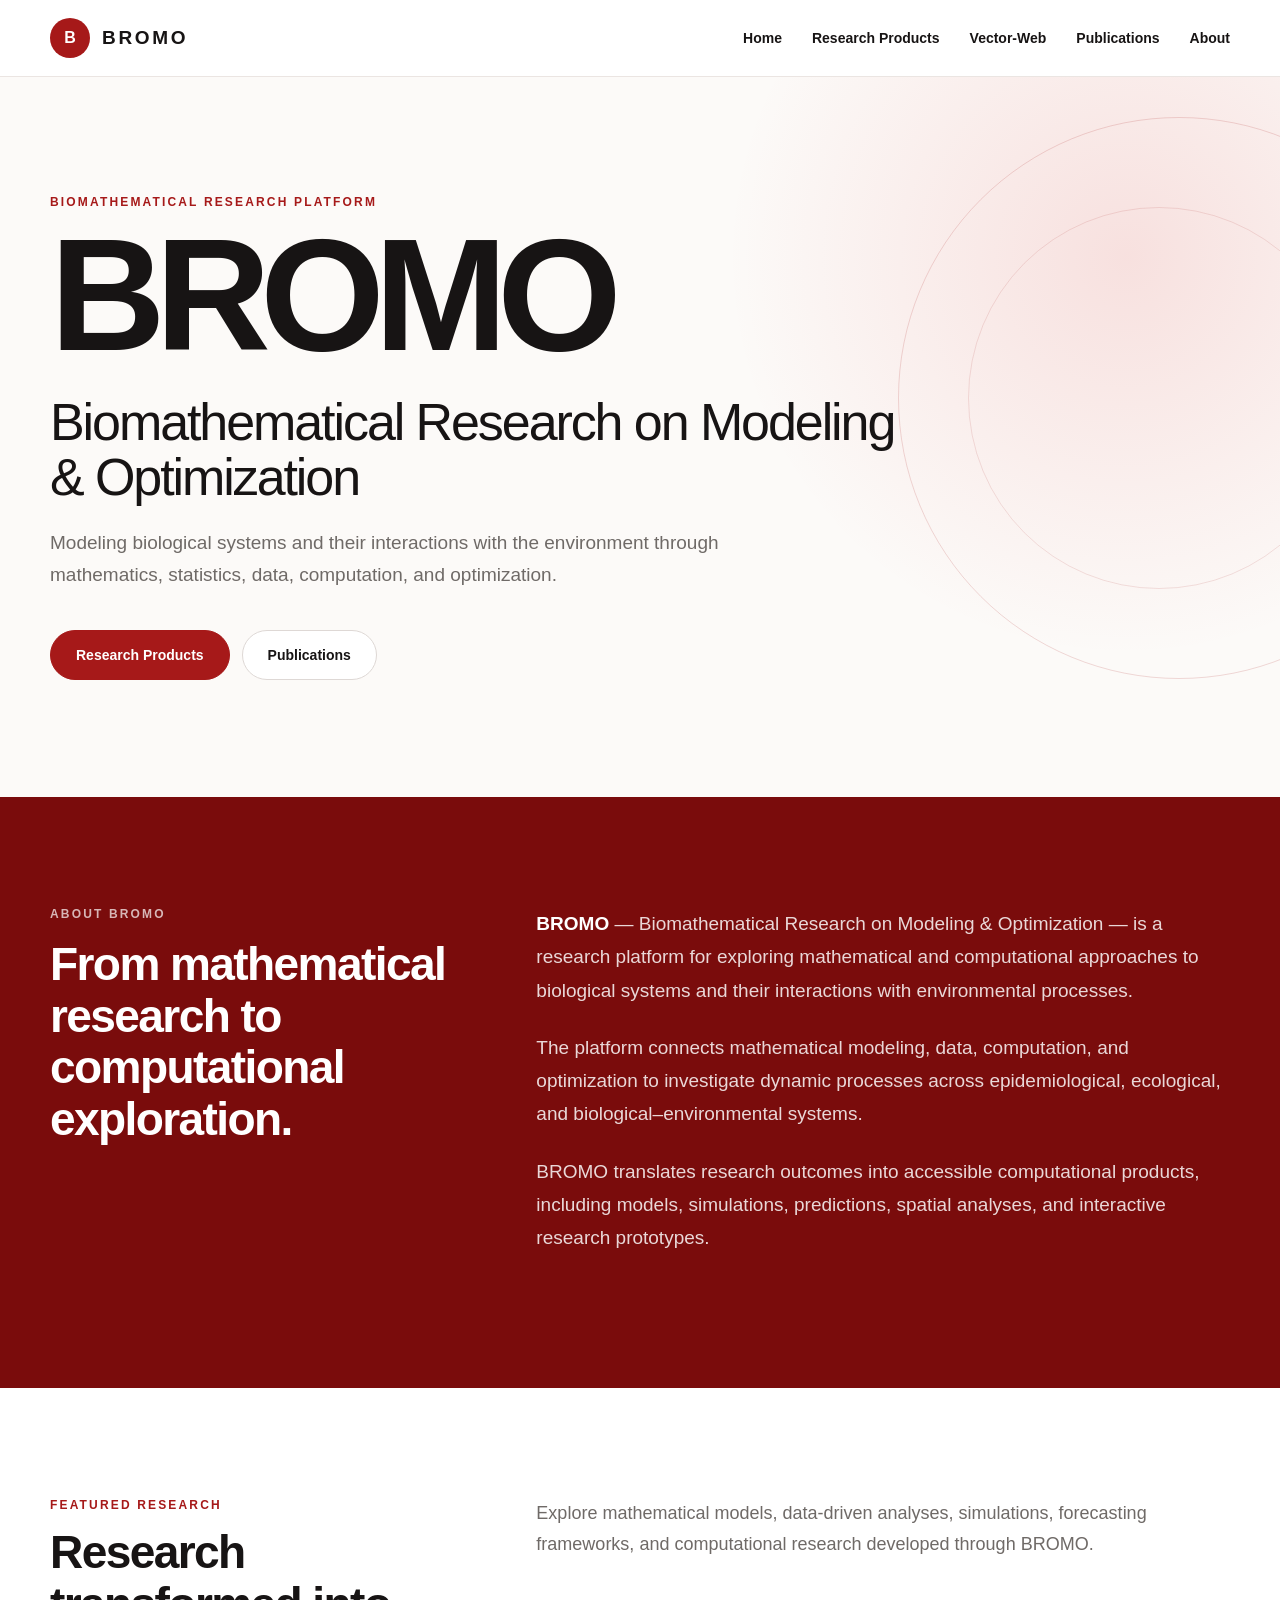
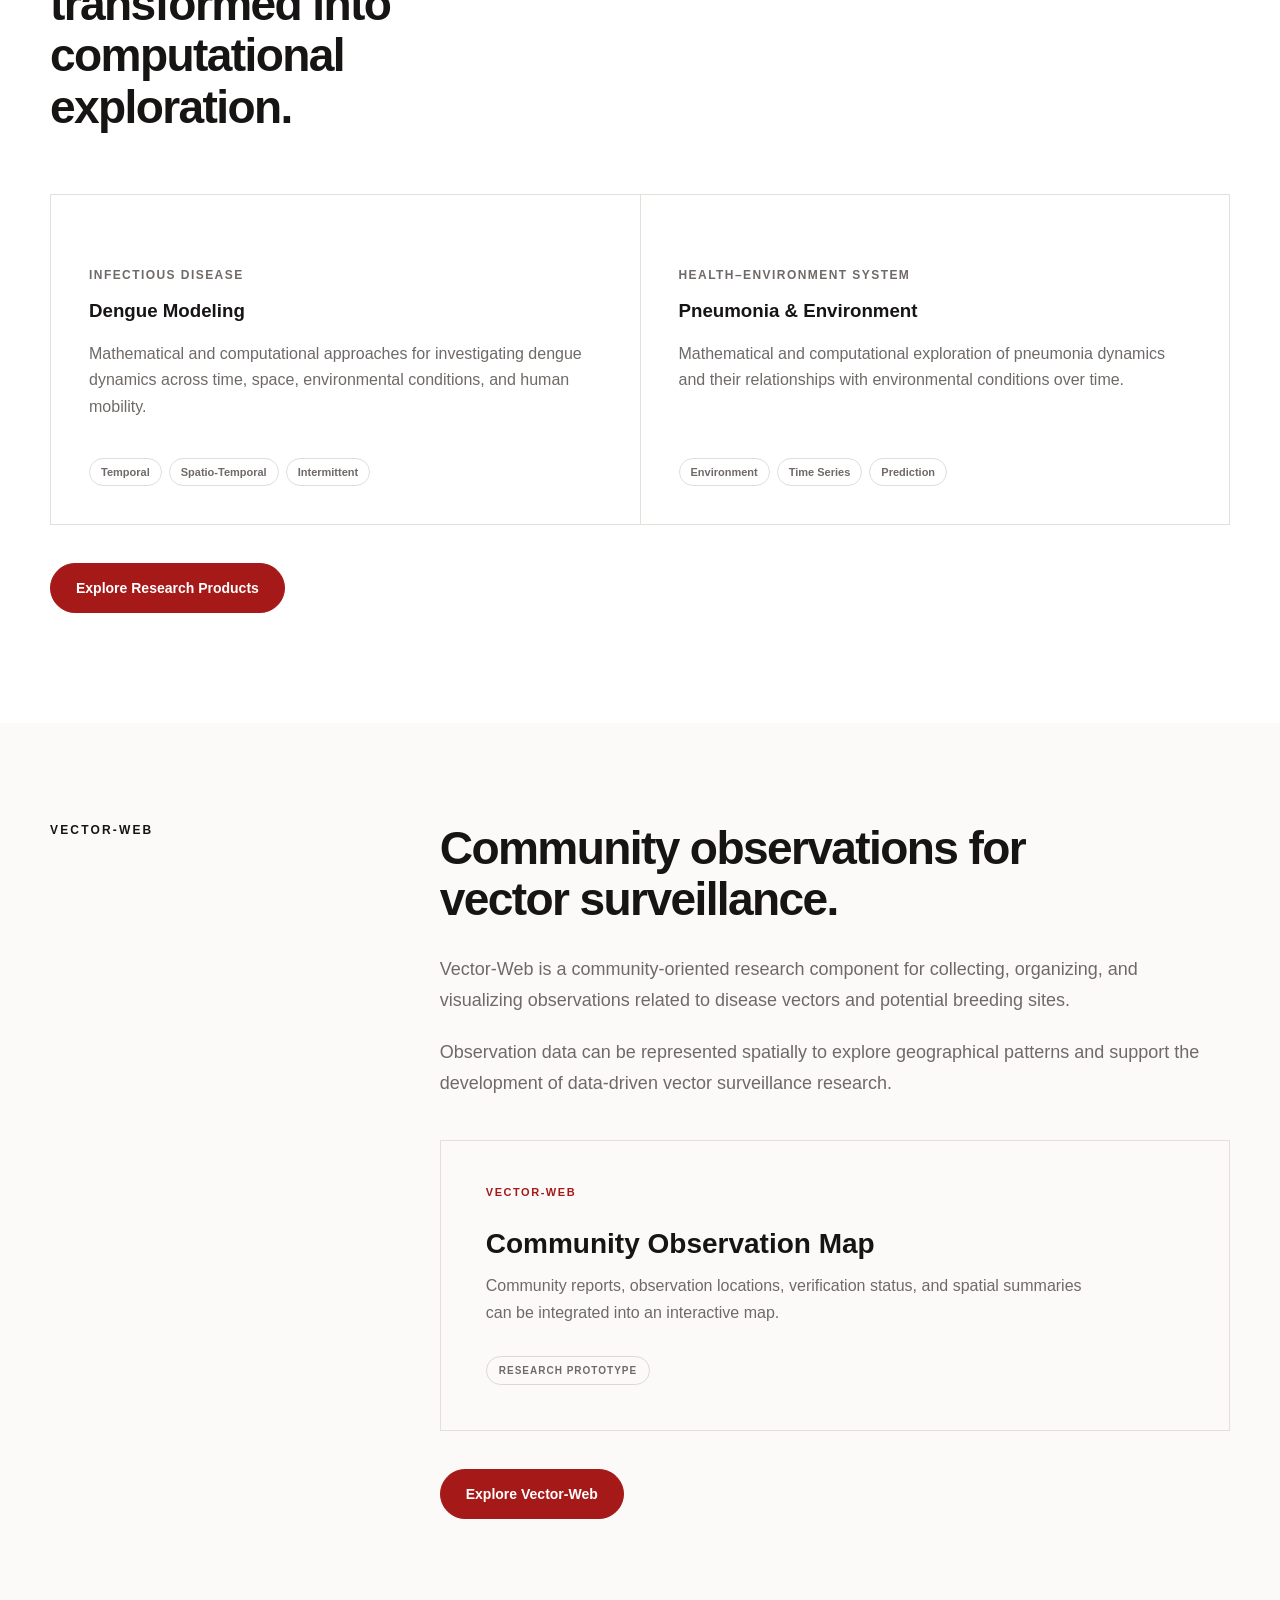
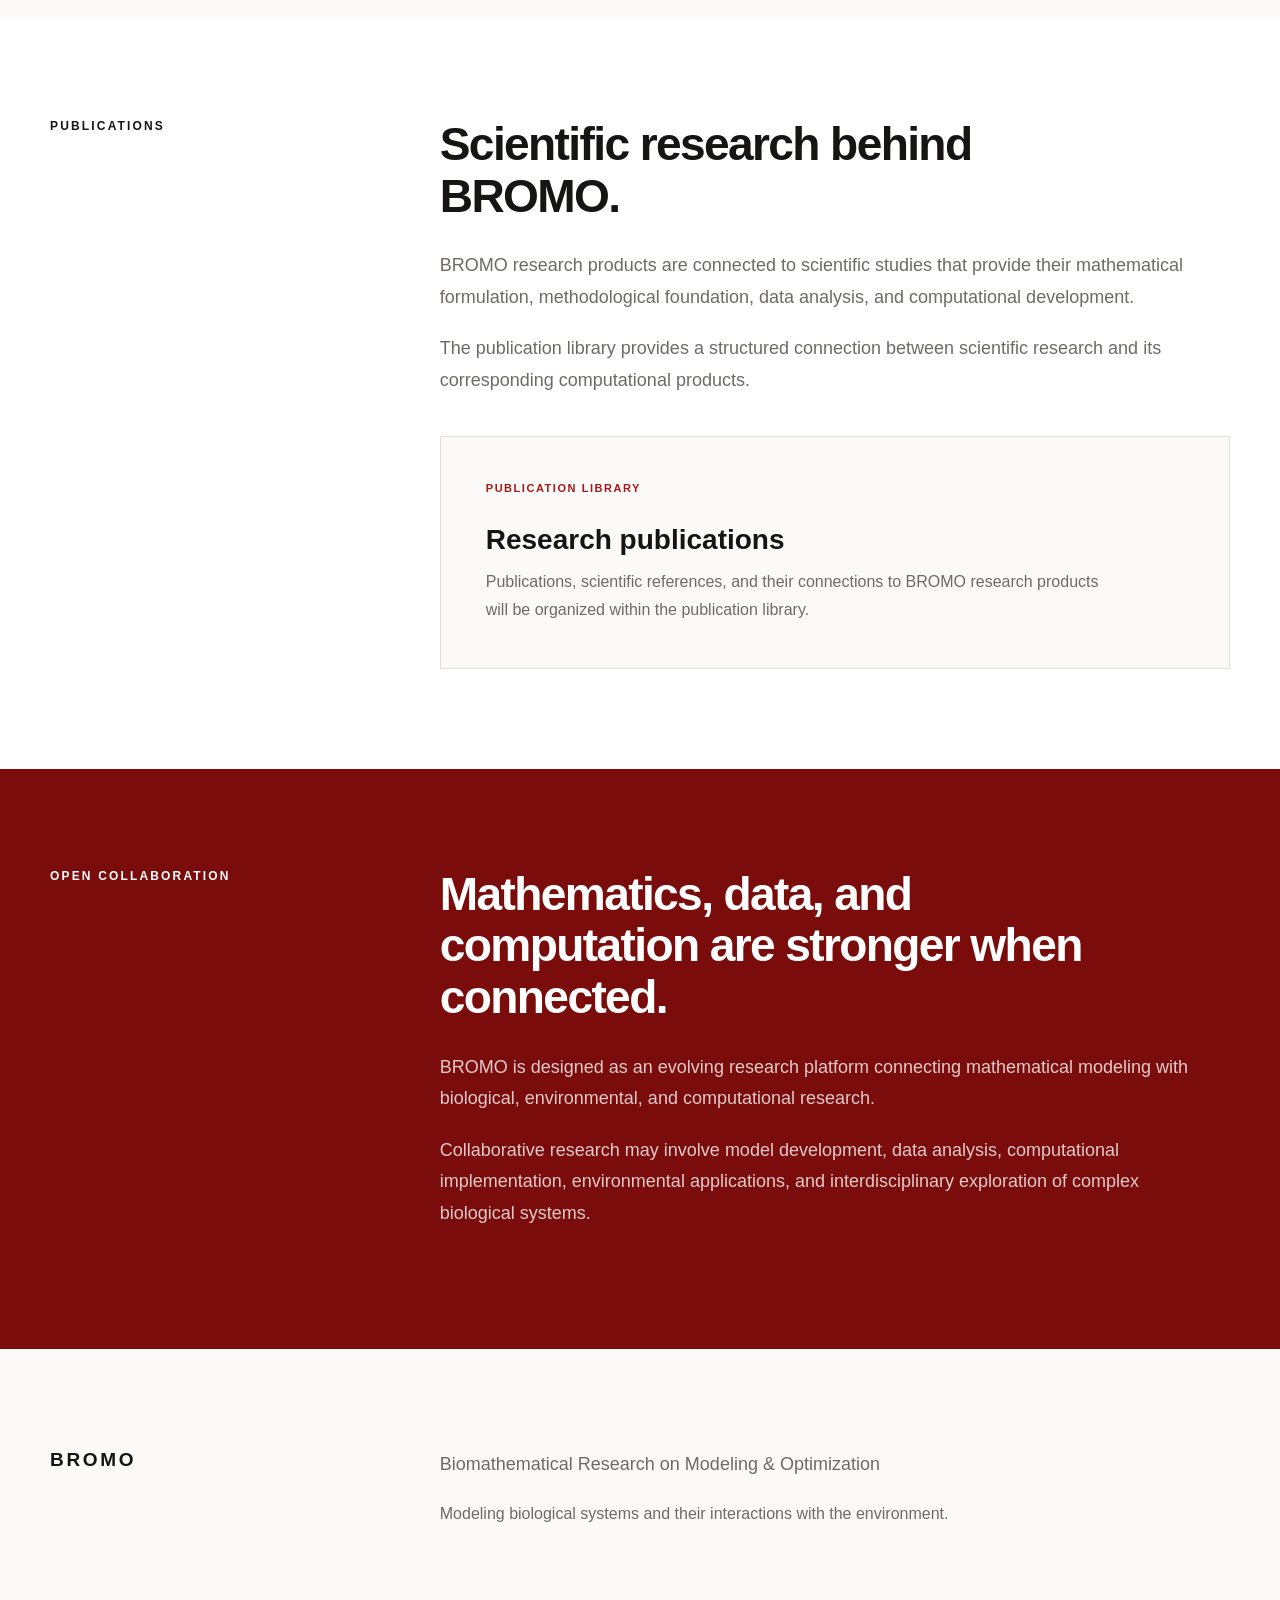
==== commit 8e93a3dd: "Connect Vector-Web and refine homepage navigation" ====
--- a/index.html
+++ b/index.html
@@ -59,7 +59,7 @@
         Research Products
       </a>
 
-      <a href="#vector-web">
+      <a href="vector-web.html">
         Vector-Web
       </a>
 
@@ -139,7 +139,10 @@
      ABOUT BROMO
      ========================= -->
 
-<section class="about-section" id="about">
+<section
+  class="about-section"
+  id="about"
+>
 
   <div class="container">
 
@@ -196,7 +199,10 @@
      FEATURED RESEARCH
      ========================= -->
 
-<section class="products-section" id="products">
+<section
+  class="products-section"
+  id="products"
+>
 
   <div class="container">
 
@@ -313,6 +319,18 @@
 
     </div>
 
+
+    <div class="hero-actions">
+
+      <a
+        href="products.html"
+        class="btn btn-primary"
+      >
+        Explore Research Products
+      </a>
+
+    </div>
+
   </div>
 
 </section>
@@ -374,12 +392,24 @@
           <p>
             Community reports, observation locations,
             verification status, and spatial summaries
-            will be integrated into an interactive map.
+            can be integrated into an interactive map.
           </p>
 
           <span class="model-development">
             Research Prototype
           </span>
+
+        </div>
+
+
+        <div class="hero-actions">
+
+          <a
+            href="vector-web.html"
+            class="btn btn-primary"
+          >
+            Explore Vector-Web
+          </a>
 
         </div>
 
@@ -429,8 +459,8 @@
         </p>
 
         <p class="model-text">
-          The publication library will provide a structured
-          connection between research articles and their
+          The publication library provides a structured
+          connection between scientific research and its
           corresponding computational products.
         </p>
 
@@ -447,8 +477,8 @@
 
           <p>
             Publications, scientific references, and their
-            connections to BROMO research products will
-            be organized here.
+            connections to BROMO research products will be
+            organized within the publication library.
           </p>
 
         </div>
@@ -464,7 +494,7 @@
 
 
 <!-- =========================
-     COLLABORATION
+     OPEN COLLABORATION
      ========================= -->
 
 <section class="model-section model-section-dark">
